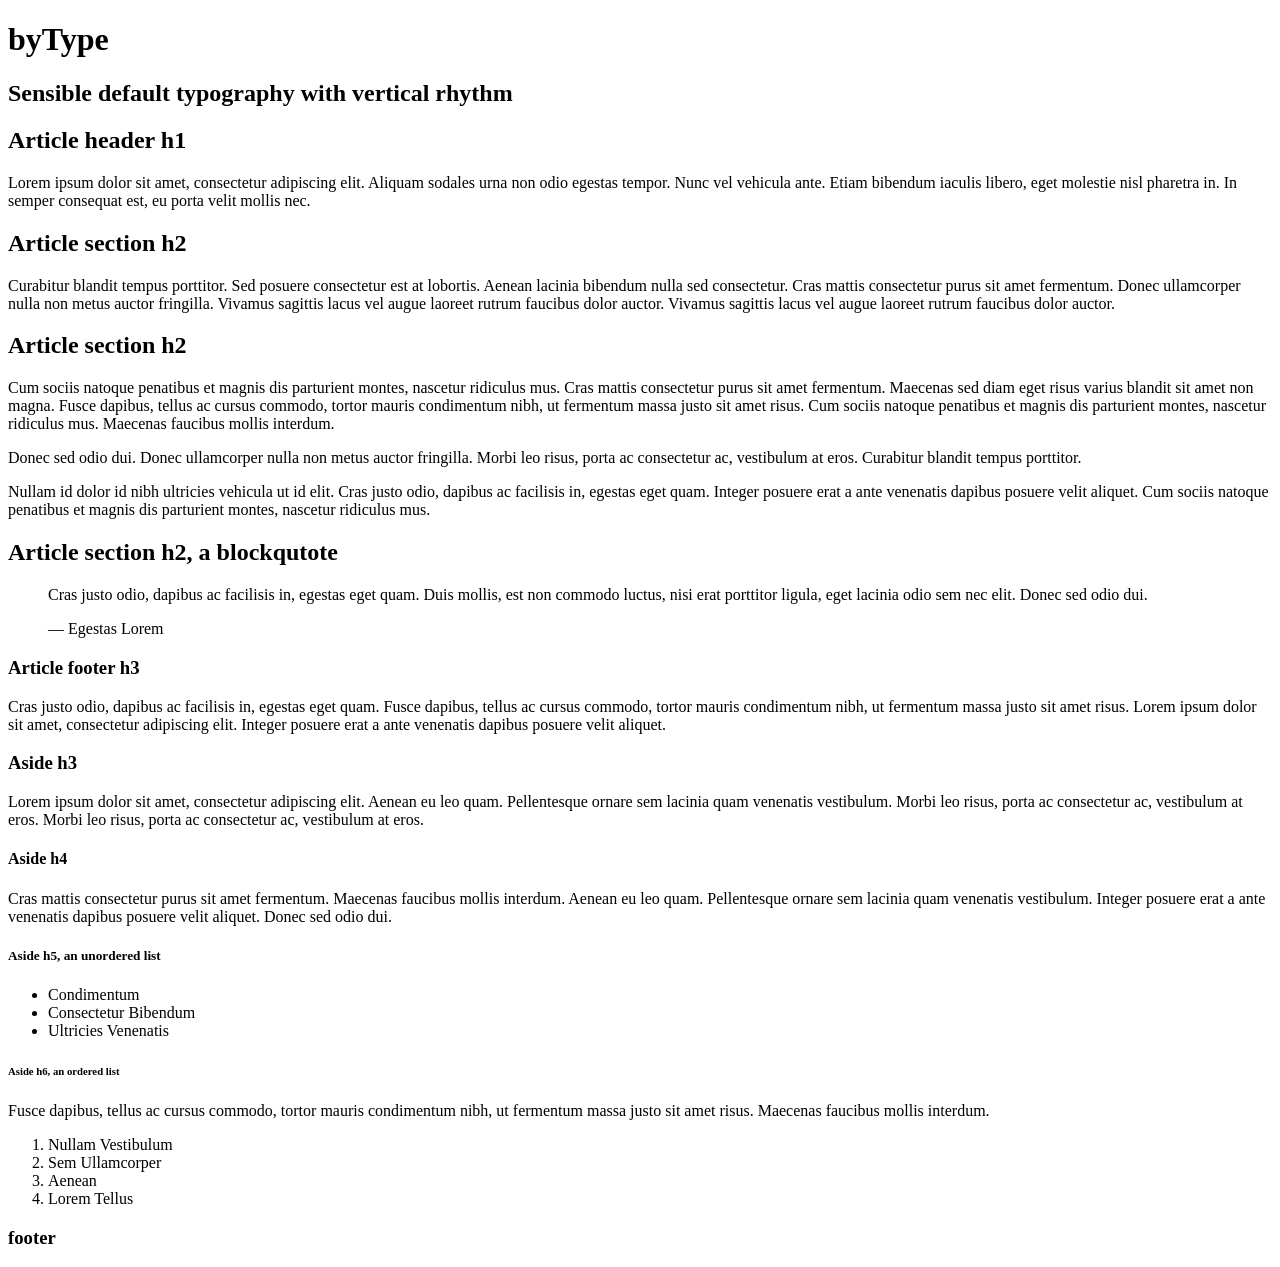
==== demo.html @ d3aa471f "Added demo html" ====
<!DOCTYPE html>
<html>
	<head>
		<meta charset="utf-8">
		<meta http-equiv="X-UA-Compatible" content="IE=edge,chrome=1">
		<title>byType</title>
		<meta name="description" content="">
		<meta name="viewport" content="width=device-width">

		<link rel="stylesheet" href="css/screen.css">

		<!--[if lt IE 9]>
			<script src="js/vendor/html5-3.6-respond-1.1.0.min.js"></script>
		<![endif]-->
	</head>
	<body>

		<div class="header-container">
			<header class="wrapper clearfix">
				<h1 class="title">byType</h1>
				<h2 class="subtitle">Sensible default typography with vertical rhythm</h2>
			</header>
		</div>

		<div class="main-container">
			<div class="main wrapper clearfix">

				<article>
					<header>
						<h1>Article header h1</h1>
						<p>Lorem ipsum dolor sit amet, consectetur adipiscing elit. Aliquam sodales urna non odio egestas tempor. Nunc vel vehicula ante. Etiam bibendum iaculis libero, eget molestie nisl pharetra in. In semper consequat est, eu porta velit mollis nec.</p>
					</header>
					<section>
						<h2>Article section h2</h2>
						<p>Curabitur blandit tempus porttitor. Sed posuere consectetur est at lobortis. Aenean lacinia bibendum nulla sed consectetur. Cras mattis consectetur purus sit amet fermentum. Donec ullamcorper nulla non metus auctor fringilla. Vivamus sagittis lacus vel augue laoreet rutrum faucibus dolor auctor. Vivamus sagittis lacus vel augue laoreet rutrum faucibus dolor auctor.</p>
					</section>
					<section>
						<h2>Article section h2</h2>
						<p>Cum sociis natoque penatibus et magnis dis parturient montes, nascetur ridiculus mus. Cras mattis consectetur purus sit amet fermentum. Maecenas sed diam eget risus varius blandit sit amet non magna. Fusce dapibus, tellus ac cursus commodo, tortor mauris condimentum nibh, ut fermentum massa justo sit amet risus. Cum sociis natoque penatibus et magnis dis parturient montes, nascetur ridiculus mus. Maecenas faucibus mollis interdum.</p>
						<p>Donec sed odio dui. Donec ullamcorper nulla non metus auctor fringilla. Morbi leo risus, porta ac consectetur ac, vestibulum at eros. Curabitur blandit tempus porttitor.</p>
						<p>Nullam id dolor id nibh ultricies vehicula ut id elit. Cras justo odio, dapibus ac facilisis in, egestas eget quam. Integer posuere erat a ante venenatis dapibus posuere velit aliquet. Cum sociis natoque penatibus et magnis dis parturient montes, nascetur ridiculus mus.</p>
					</section>
					<section>
						<h2>Article section h2, a blockqutote</h2>
						<blockquote>
							<p>Cras justo odio, dapibus ac facilisis in, egestas eget quam. Duis mollis, est non commodo luctus, nisi erat porttitor ligula, eget lacinia odio sem nec elit. Donec sed odio dui.</p>
							<footer>— Egestas Lorem<footer>
						</blockquote>
					</section>
					<footer>
						<h3>Article footer h3</h3>
						<p>Cras justo odio, dapibus ac facilisis in, egestas eget quam. Fusce dapibus, tellus ac cursus commodo, tortor mauris condimentum nibh, ut fermentum massa justo sit amet risus. Lorem ipsum dolor sit amet, consectetur adipiscing elit. Integer posuere erat a ante venenatis dapibus posuere velit aliquet.</p>
					</footer>
				</article>

				<aside>
					<section>
						<h3>Aside h3</h3>
						<p>Lorem ipsum dolor sit amet, consectetur adipiscing elit. Aenean eu leo quam. Pellentesque ornare sem lacinia quam venenatis vestibulum. Morbi leo risus, porta ac consectetur ac, vestibulum at eros. Morbi leo risus, porta ac consectetur ac, vestibulum at eros.</p>
					</section>
					<section>
						<h4>Aside h4</h4>
						<p>Cras mattis consectetur purus sit amet fermentum. Maecenas faucibus mollis interdum. Aenean eu leo quam. Pellentesque ornare sem lacinia quam venenatis vestibulum. Integer posuere erat a ante venenatis dapibus posuere velit aliquet. Donec sed odio dui.</p>
					</section>
					<section>
						<h5>Aside h5, an unordered list</h5>
						<ul>
							<li>Condimentum</li>
							<li>Consectetur Bibendum</li>
							<li>Ultricies Venenatis</li>
						</ul>
					</section>
					<section>
						<h6>Aside h6, an ordered list</h6>
						<p>Fusce dapibus, tellus ac cursus commodo, tortor mauris condimentum nibh, ut fermentum massa justo sit amet risus. Maecenas faucibus mollis interdum.</p>
						<ol>
							<li>Nullam Vestibulum</li>
							<li>Sem Ullamcorper</li>
							<li>Aenean</li>
							<li>Lorem Tellus</li>
						</ol>
					</section>
				</aside>

			</div> <!-- #main -->
		</div> <!-- #main-container -->

		<div class="footer-container">
			<footer class="wrapper">
				<h3>footer</h3>
			</footer>
		</div>

	</body>
</html>
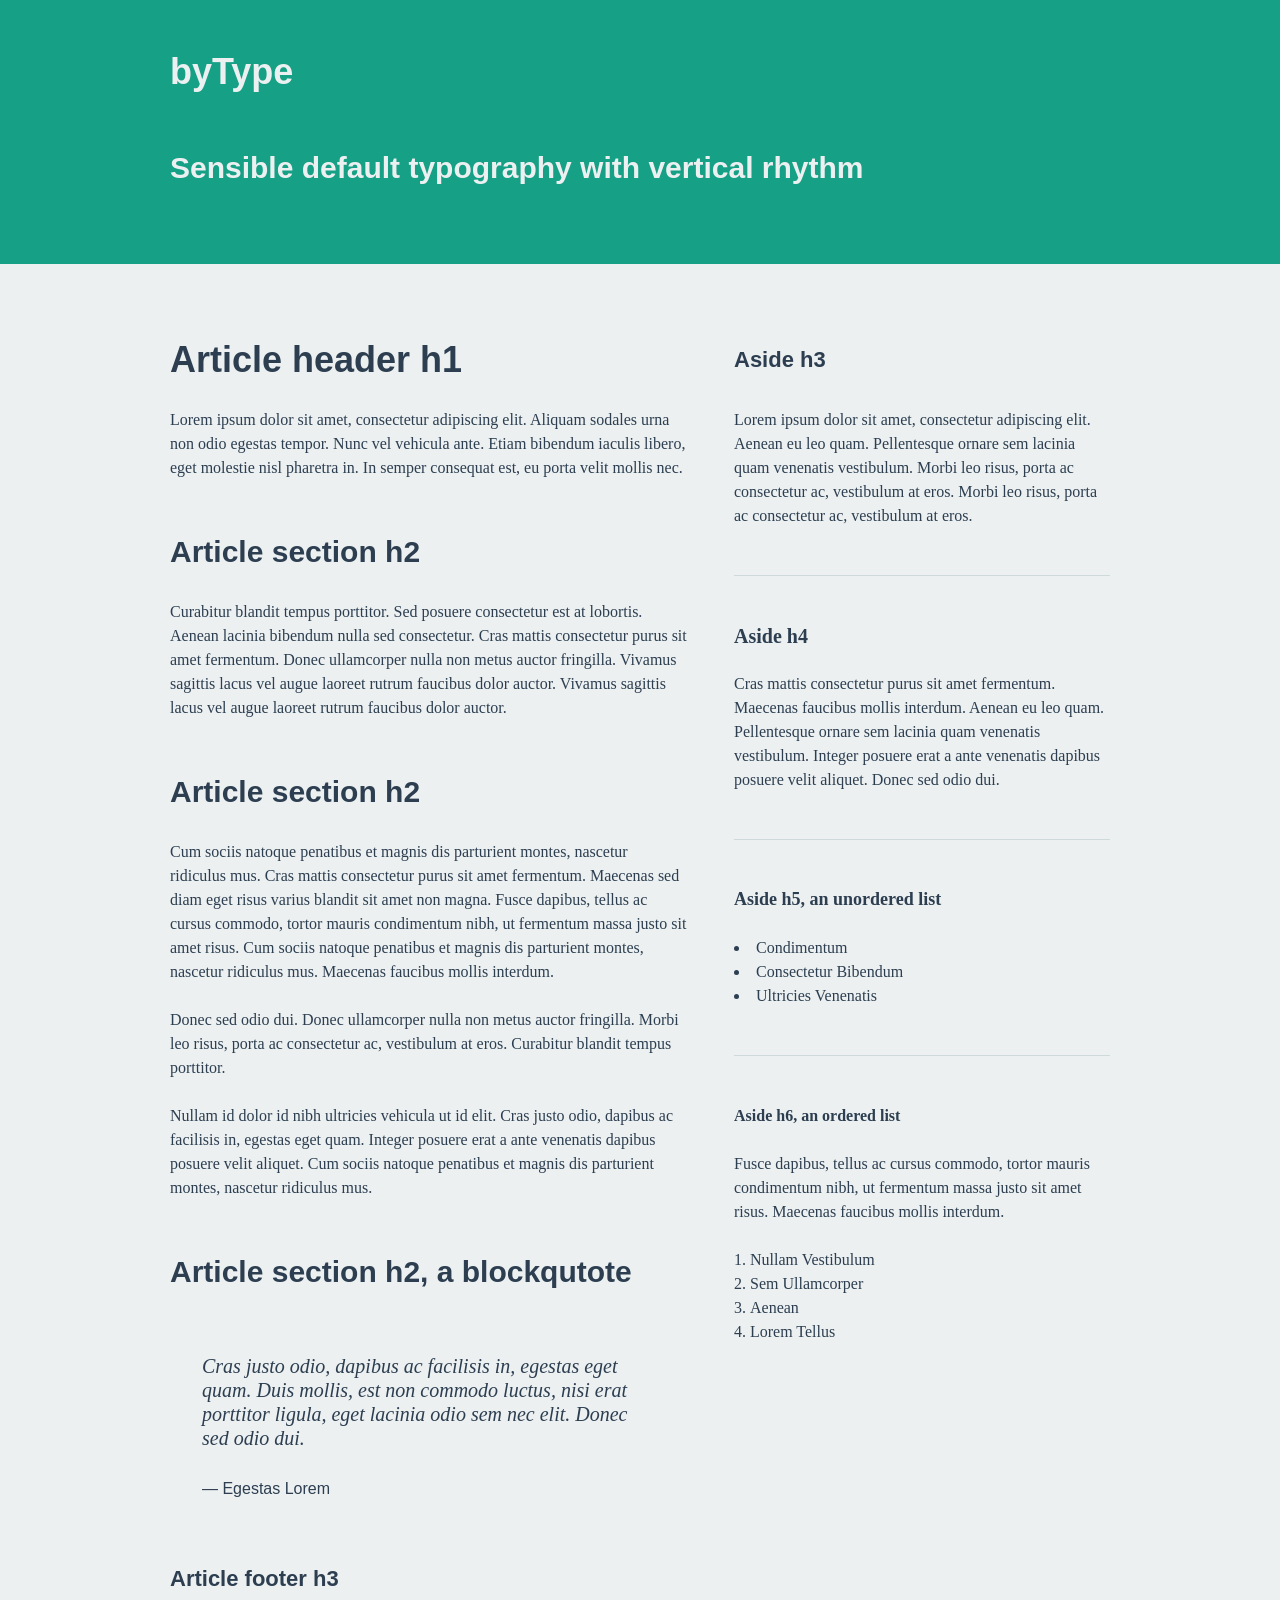
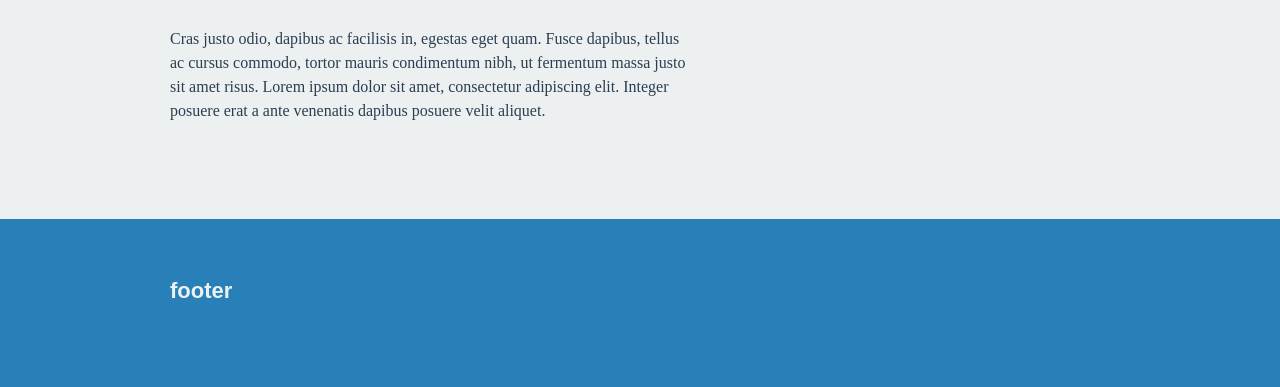
==== commit 7b1716ff: "whoops, might be good to reference the correct file" ====
--- a/demo.html
+++ b/demo.html
@@ -7,7 +7,7 @@
 		<meta name="description" content="">
 		<meta name="viewport" content="width=device-width">
 
-		<link rel="stylesheet" href="css/screen.css">
+		<link rel="stylesheet" href="css/bytype.css">
 
 		<!--[if lt IE 9]>
 			<script src="js/vendor/html5-3.6-respond-1.1.0.min.js"></script>
--- a/css/bytype.css
+++ b/css/bytype.css
@@ -0,0 +1,323 @@
+/*
+ * byType v1.0
+ *
+ * Copyright 2012 byBrick Interface
+ *
+ * Sensible default typography for your projects 
+ * by @davidpaulsson.
+ */
+/* =Reset
+-------------------------------------------------------------- */
+html, body, div, span, applet, object, iframe,
+h1, h2, h3, h4, h5, h6, p, blockquote, pre,
+a, abbr, acronym, address, big, cite, code,
+del, dfn, em, img, ins, kbd, q, s, samp,
+small, strike, strong, sub, sup, tt, var,
+b, u, i, center,
+dl, dt, dd, ol, ul, li,
+fieldset, form, label, legend,
+table, caption, tbody, tfoot, thead, tr, th, td,
+article, aside, canvas, details, embed,
+figure, figcaption, footer, header, hgroup,
+menu, nav, output, ruby, section, summary,
+time, mark, audio, video {
+  margin: 0;
+  padding: 0;
+  border: 0;
+  font: inherit;
+  font-size: 100%;
+  vertical-align: baseline;
+}
+
+html {
+  line-height: 1;
+}
+
+ol, ul {
+  list-style: none;
+}
+
+table {
+  border-collapse: collapse;
+  border-spacing: 0;
+}
+
+caption, th, td {
+  text-align: left;
+  font-weight: normal;
+  vertical-align: middle;
+}
+
+q, blockquote {
+  quotes: none;
+}
+q:before, q:after, blockquote:before, blockquote:after {
+  content: "";
+  content: none;
+}
+
+a img {
+  border: none;
+}
+
+article, aside, details, figcaption, figure, footer, header, hgroup, menu, nav, section, summary {
+  display: block;
+}
+
+* {
+  -moz-box-sizing: border-box;
+  -webkit-box-sizing: border-box;
+  box-sizing: border-box;
+}
+
+* html {
+  font-size: 100%;
+}
+
+html {
+  font-size: 16px;
+  line-height: 1.5em;
+}
+
+/* =Clearfix
+-------------------------------------------------------------- */
+.clearfix {
+  overflow: hidden;
+  *zoom: 1;
+}
+
+.pie-clearfix {
+  *zoom: 1;
+}
+.pie-clearfix:after {
+  content: "";
+  display: table;
+  clear: both;
+}
+
+/* =Base
+-------------------------------------------------------------- */
+html {
+  font-size: 100%;
+  font-kerning: normal;
+  font-synthesis: none;
+  text-rendering: optimizeLegibility;
+  -webkit-font-smoothing: antialiased;
+}
+
+body {
+  background-color: #ecf0f1;
+  color: #2c3e50;
+  font-family: Georgia, Times, "Times New Roman", serif;
+}
+
+/* =Default Sizing and spacing
+-------------------------------------------------------------- */
+h1, h2, h3, h4, h5, h6 {
+  font-weight: bold;
+}
+
+h1, h2, h3 {
+  font-family: "Helvetica Neue", Helvetica, Arial, sans-serif;
+}
+
+h1 {
+  font-size: 2.25em;
+  line-height: 1.33333em;
+  margin: 0 0 0.66667em 0;
+}
+
+h2 {
+  font-size: 1.875em;
+  line-height: 1.6em;
+  margin: 1.6em 0 0.8em 0;
+}
+
+h3 {
+  font-size: 1.375em;
+  line-height: 2.18182em;
+  margin: 0 0 1.09091em 0;
+}
+
+h4 {
+  font-size: 1.25em;
+  line-height: 1.2em;
+  margin: 0 0 1.2em 0;
+}
+
+h5 {
+  font-size: 1.125em;
+  line-height: 1.33333em;
+  margin: 0 0 1.33333em 0;
+}
+
+h6 {
+  font-size: 1em;
+  line-height: 1.5em;
+  margin: 0 0 1.5em 0;
+}
+
+p,
+pre,
+label {
+  font-size: 1em;
+  line-height: 1.5em;
+  margin: 0 0 1.5em 0;
+}
+
+ol,
+ul {
+  font-size: 1em;
+  line-height: 1.5em;
+  margin: 0 0 1.5em 0;
+}
+
+ul {
+  list-style-position: inside;
+  list-style-type: disc;
+}
+
+ol {
+  list-style-position: inside;
+  list-style-type: decimal;
+}
+
+li {
+  line-height: auto;
+}
+
+strong,
+b {
+  font-weight: bold;
+}
+
+em,
+i,
+q {
+  font-style: italic;
+}
+
+blockquote {
+  padding-left: 2em;
+  padding-right: 2em;
+  line-height: normal;
+  margin: 3.6em 0 3.6em 0;
+}
+blockquote p {
+  font-size: 1.25em;
+  line-height: 1.2em;
+  font-style: italic;
+}
+blockquote footer {
+  font-family: "Helvetica Neue", Helvetica, Arial, sans-serif;
+}
+
+/* =Links
+-------------------------------------------------------------- */
+a {
+  white-space: pre;
+  white-space: pre-wrap;
+  white-space: pre-line;
+  white-space: -pre-wrap;
+  white-space: -o-pre-wrap;
+  white-space: -moz-pre-wrap;
+  white-space: -hp-pre-wrap;
+  word-wrap: break-word;
+  color: #2980b9;
+}
+a:hover, a:focus, a:active {
+  color: #409ad5;
+}
+
+/* =Stop iPhone/iPad from scaling text
+ * =Absolute measure here, as we're talking about devices, not screen size
+-------------------------------------------------------------- */
+@media screen and (max-width: 769px) {
+  -webkit-text-size-adjust: none;
+}
+/* =Text meant only for screen readers
+-------------------------------------------------------------- */
+.screen-reader-text {
+  clip: rect(1px, 1px, 1px, 1px);
+  position: absolute !important;
+}
+
+.screen-reader-text:hover,
+.screen-reader-text:active,
+.screen-reader-text:focus {
+  background-color: #f1f1f1;
+  border-radius: 3px;
+  box-shadow: 0 0 2px 2px rgba(0, 0, 0, 0.6);
+  clip: auto !important;
+  color: #21759b;
+  display: block;
+  font-size: 14px;
+  font-weight: bold;
+  height: auto;
+  left: 5px;
+  line-height: normal;
+  padding: 15px 23px 14px;
+  text-decoration: none;
+  top: 5px;
+  width: auto;
+  z-index: 100000;
+}
+
+/* =Demo
+ * =This section is for the docs demo only, remove this!
+-------------------------------------------------------------- */
+.wrapper {
+  margin-bottom: 1.5em;
+  margin: 0 auto;
+  max-width: 1020px;
+  padding: 0 40px;
+}
+
+.header-container {
+  margin-bottom: 4.5em;
+  padding-top: 3em;
+  padding-bottom: 3em;
+  background-color: #16a085;
+  color: #ecf0f1;
+}
+
+.main-container article {
+  float: left;
+  margin-right: 5%;
+  width: 55%;
+}
+.main-container aside {
+  float: left;
+  width: 40%;
+}
+.main-container aside section {
+  border-bottom-style: solid;
+  border-bottom-width: 0.0625em;
+  padding-bottom: 1.4375em;
+  margin-bottom: 3em;
+  border-color: #cfd9db;
+}
+.main-container aside section:last-child {
+  border-bottom: 0;
+}
+
+.footer-container {
+  margin-top: 4.5em;
+  padding-top: 3em;
+  padding-bottom: 3em;
+  background-color: #2980b9;
+  color: #ecf0f1;
+}
+
+@media screen and (max-width: 769px) {
+  .main-container article {
+    margin-bottom: 1.5em;
+    float: none;
+    padding-right: 0;
+    width: 100%;
+  }
+  .main-container aside {
+    float: none;
+    width: 100%;
+  }
+}
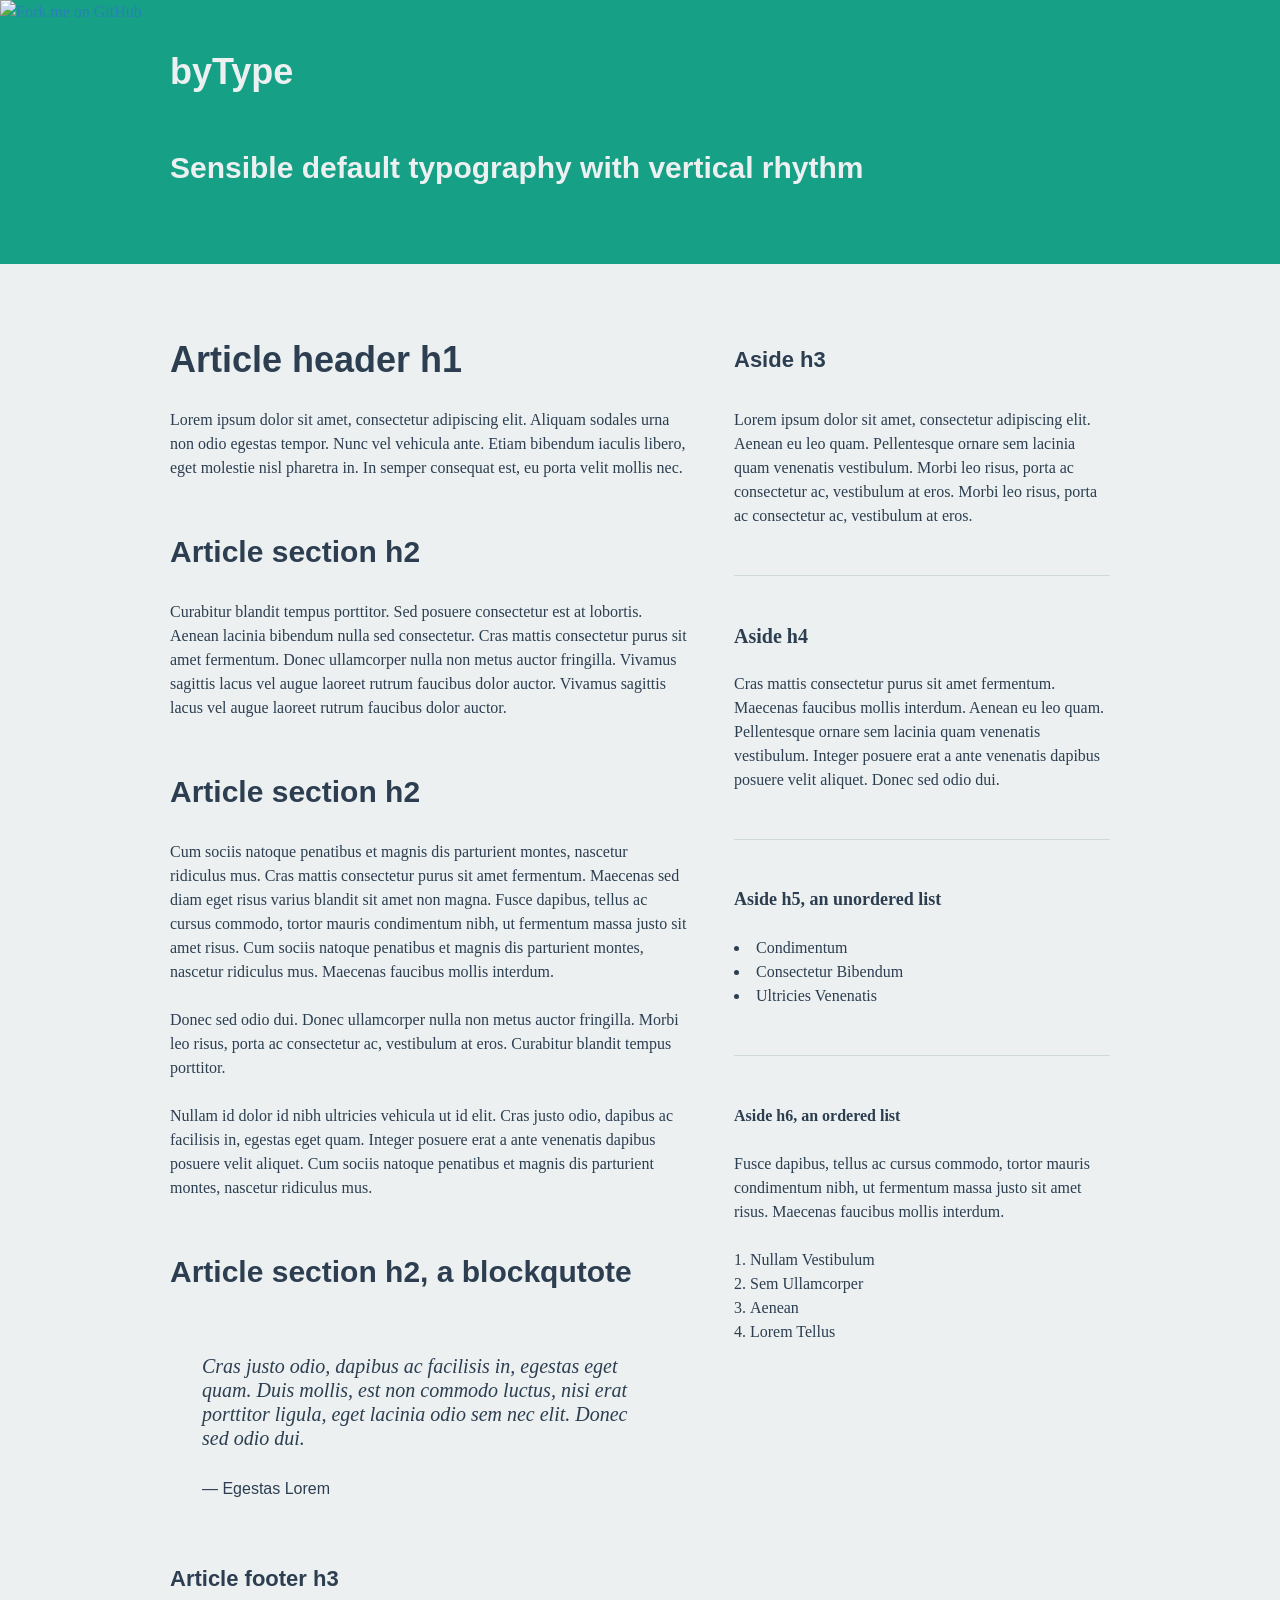
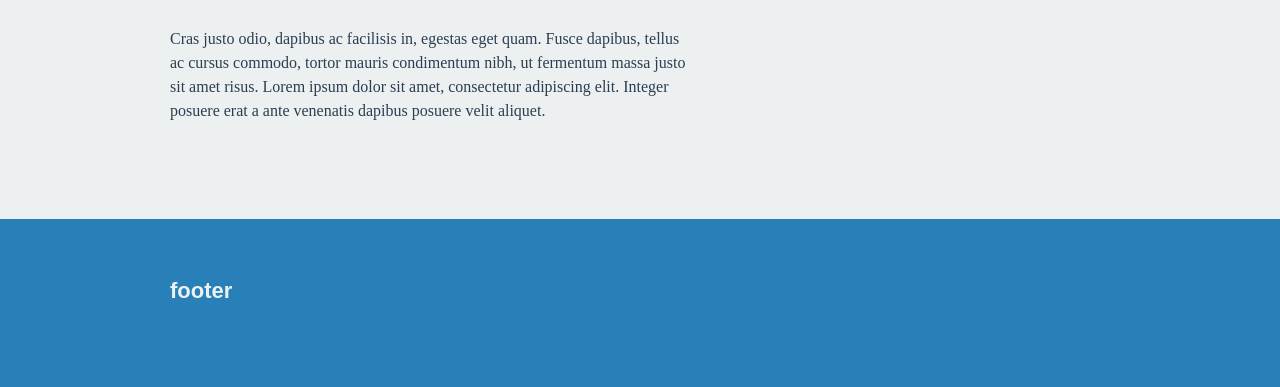
==== commit 67679be9: "1.1" ====
--- a/demo.html
+++ b/demo.html
@@ -15,6 +15,8 @@
 	</head>
 	<body>
 
+		<a href="https://github.com/byBrick/byType"><img style="position: absolute; top: 0; left: 0; border: 0;" src="https://s3.amazonaws.com/github/ribbons/forkme_left_darkblue_121621.png" alt="Fork me on GitHub"></a>
+		
 		<div class="header-container">
 			<header class="wrapper clearfix">
 				<h1 class="title">byType</h1>
@@ -44,7 +46,7 @@
 						<h2>Article section h2, a blockqutote</h2>
 						<blockquote>
 							<p>Cras justo odio, dapibus ac facilisis in, egestas eget quam. Duis mollis, est non commodo luctus, nisi erat porttitor ligula, eget lacinia odio sem nec elit. Donec sed odio dui.</p>
-							<footer>— Egestas Lorem<footer>
+							<footer>— Egestas Lorem</footer>
 						</blockquote>
 					</section>
 					<footer>
--- a/css/bytype.css
+++ b/css/bytype.css
@@ -1,7 +1,8 @@
 /*
  * byType v1.0
  *
- * Copyright 2012 byBrick Interface
+ * Licensed under a Creative Commons Attribution-ShareAlike 3.0 Unported License.
+ * Read more: http://creativecommons.org/licenses/by/3.0/deed.en
  *
  * Sensible default typography for your projects 
  * by @davidpaulsson.
@@ -65,8 +66,8 @@
 }
 
 * {
+  -webkit-box-sizing: border-box;
   -moz-box-sizing: border-box;
-  -webkit-box-sizing: border-box;
   box-sizing: border-box;
 }
 
@@ -119,6 +120,11 @@
 
 h1, h2, h3 {
   font-family: "Helvetica Neue", Helvetica, Arial, sans-serif;
+  -moz-font-feature-settings: "liga=1, dlig=1";
+  -ms-font-feature-settings: "liga", "dlig";
+  -webkit-font-feature-settings: "liga", "dlig";
+  -o-font-feature-settings: "liga", "dlig";
+  font-feature-settings: "liga", "dlig";
 }
 
 h1 {
